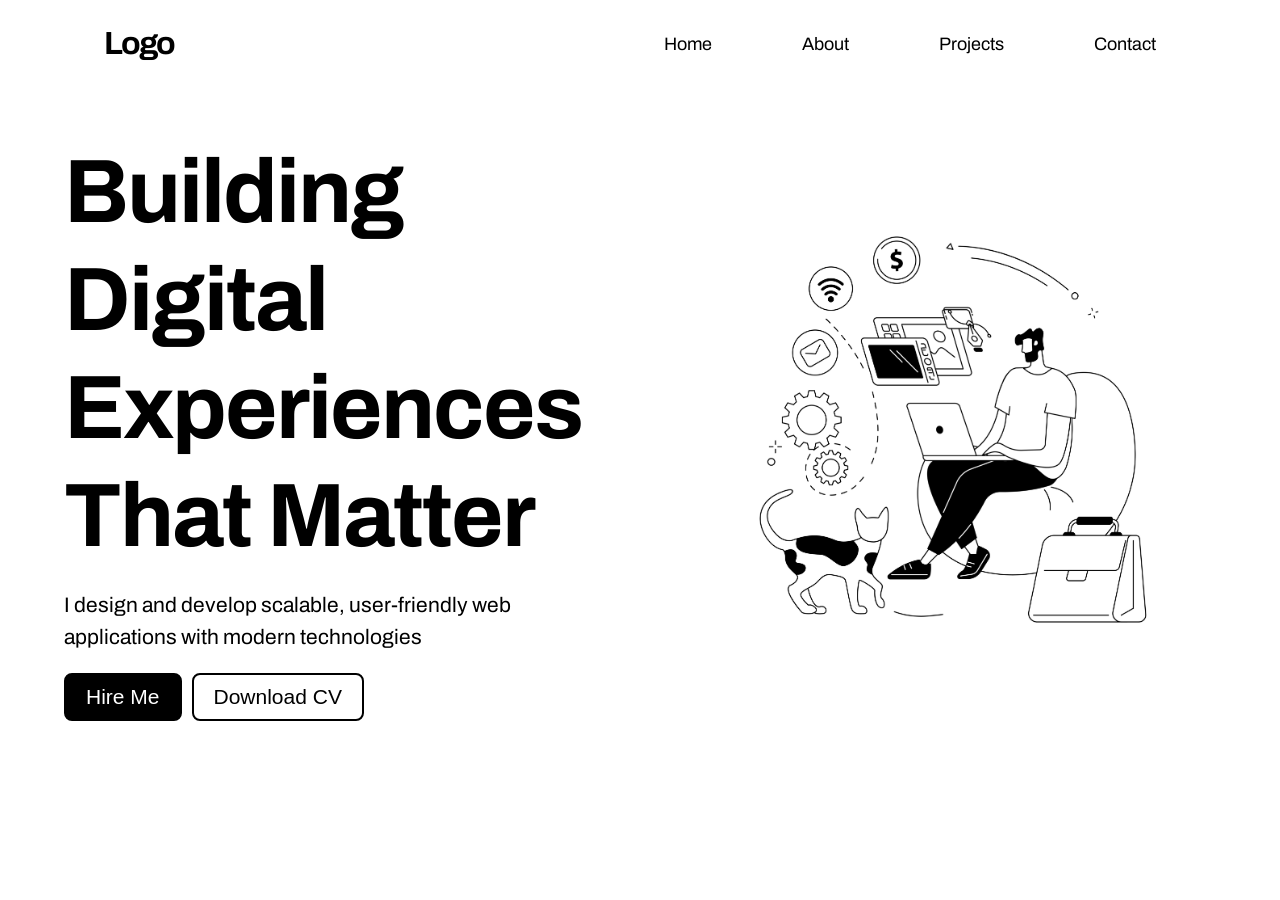
==== hero-section/index.html @ fd6d3d54 "Add hero section project" ====
<!DOCTYPE html>
<html lang="en">

<head>
    <meta charset="UTF-8">
    <meta name="viewport" content="width=device-width, initial-scale=1.0">
    <!-- Style Link -->
    <link rel="stylesheet" href="style.css">

    <!-- Google Fonts -->
    <link rel="preconnect" href="https://fonts.googleapis.com">
    <link rel="preconnect" href="https://fonts.gstatic.com" crossorigin>
    <link
        href="https://fonts.googleapis.com/css2?family=Archivo:ital,wght@0,100..900;1,100..900&family=Libre+Baskerville:ital,wght@0,400..700;1,400..700&family=Open+Sans:ital,wght@0,300..800;1,300..800&family=Poppins:ital,wght@0,100;0,200;0,300;0,400;0,500;0,600;0,700;1,100;1,200;1,300;1,400;1,500;1,600;1,700&family=Roboto:ital,wght@0,100..900;1,100..900&family=Stack+Sans+Text:wght@200..700&family=Vend+Sans:ital,wght@0,300..700;1,300..700&display=swap"
        rel="stylesheet">
    <title>Hero Section</title>
</head>

<body>
    <div class="main-container">
        <header>
            <!-- Navigation Bar -->
            <nav class="navbar">
                <div class="Logo">Logo</div>
                <ul class="nav-links">
                    <li><a href="#">Home</a></li>
                    <li><a href="#">About</a></li>
                    <li><a href="#">Projects</a></li>
                    <li><a href="#">Contact</a></li>
                </ul>
            </nav>
            <!-- Heor Section -->
            <section class="hero-section">
                <div class="hero-content">
                    <h1>Building Digital Experiences <br> That Matter</h1>
                    <p>I design and develop scalable, user-friendly web applications with modern technologies</p>
                    <div class="hero-btn">
                        <button class="btn btn-first" type="button">Hire Me</button>
                        <button class="btn btn-second" type="button">Download CV</button>
                    </div>
                </div>
                <img class="hero-image" src="image/image1.jpg" alt="hero image">
            </section>
        </header>
    </div>

</body>

</html>
---- hero-section/style.css ----
/* --------------------- GLOBAL STYLING --------------------- */

* {
    margin: 0;
    padding: 0;
    box-sizing: border-box;
}

html {
    font-size: 62.5%;
}

body {
    font-family: 'Archivo', sans-serif;
    font-weight: 400;
    color: #000000;
    line-height: 1.5;
}

.main-container {
    max-width: 1400px;
    width: 90%;
    margin: 0 auto;
}

h1, h2, h3, h4, h5, h6 {
    font-weight: 700;
    line-height: 1.2;
    letter-spacing: -0.2rem;
}

h1 {
    font-size: 9rem;
}

p {
    font-size: 2.1rem;
}

a {
    font-size: 1.8rem;
    text-decoration: none;
}

ul {
    list-style: none;
}

/* --------------------- NAVIGATION BAR --------------------- */

.navbar {
    display: flex;
    justify-content: space-between;
    padding: 2rem 4rem;
}

.Logo {
    font-size: 3.2rem;
    font-weight: 700;
    letter-spacing: -2px;
}

.nav-links {
    display: flex;
    align-items: center;
    gap: 5rem;
}

.nav-links li a:link, .nav-links li a:visited {
    padding: 1rem 2rem;
    color: #000000;
}

.nav-links li a:hover, .nav-links li a:active {
    text-decoration: underline black  2px;
    text-underline-offset: 6px;
}

/* --------------------- HERO SECTION --------------------- */

.hero-section {
    display: grid;
    grid-template-columns: 1fr 1fr;
    justify-items: center;
    align-items: center;
    gap: 10rem;
    margin-top: 5rem;
}

.hero-content {
    display: flex;
    flex-direction: column;
    gap: 2rem;
}

.hero-image {
    max-width: 600px;
    width: 100%;
}

.hero-btn {
    display: flex;
    gap: 1rem;
}

/* --------------------- COMPONENTS --------------------- */

.btn {
    font-size: 2.1rem;
    padding: 1rem 2rem;
    border: 2px solid black;
    border-radius: 8px;
    background-color: #ffffff;
}

.btn-first {
    background-color: #000000;
    color: white;
}

.btn-first:hover, .btn-first:active {
    background-color: #222121;
    color: white;
}

.btn-second {
    background-color: #ffffff;
    color: #000000;
}

.btn-second:hover, .btn-seoncd:active {
    background-color: #ddd7d7;
    color: #070707;
}
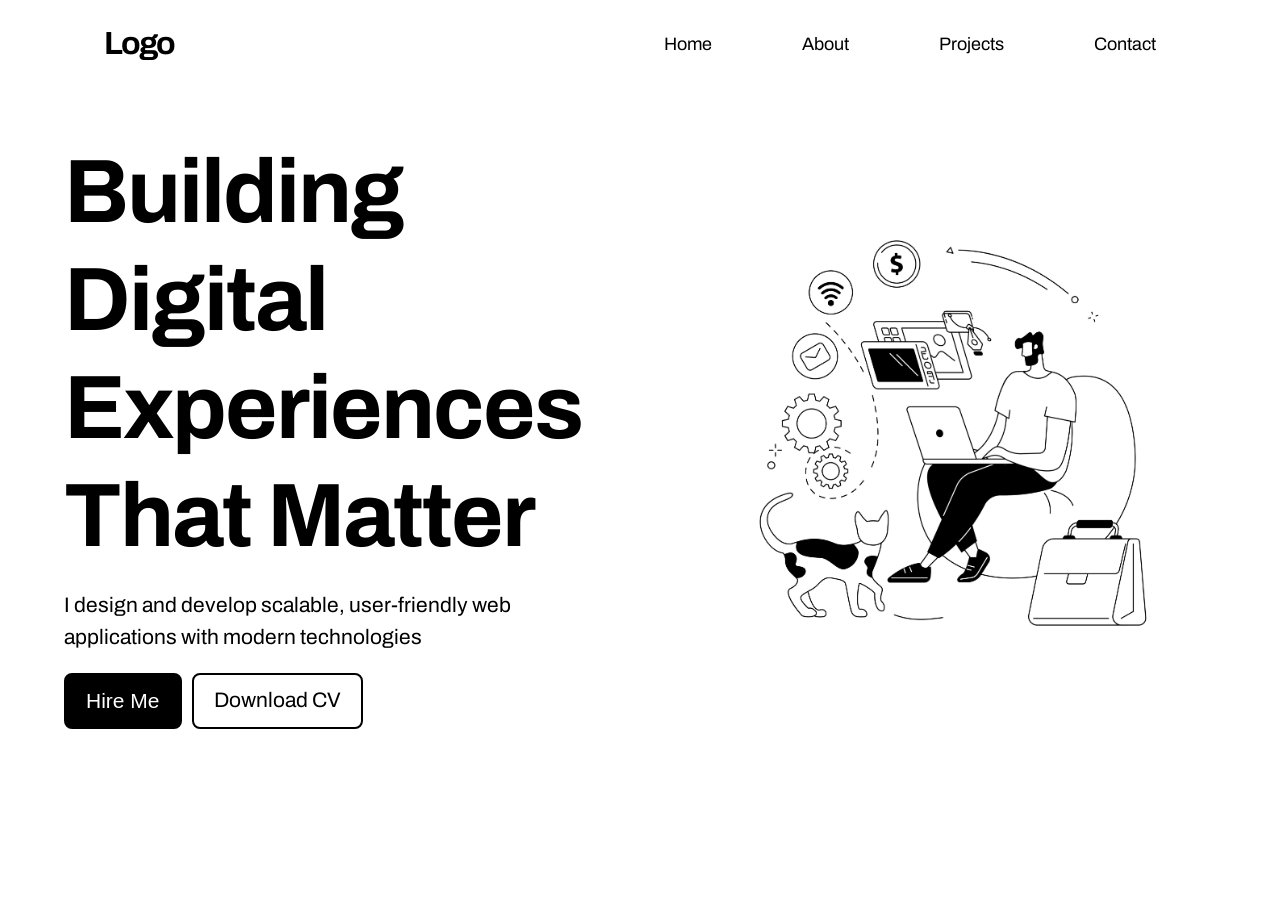
==== commit 0b7cd1f8: "Improve the hero section" ====
--- a/hero-section/index.html
+++ b/hero-section/index.html
@@ -20,8 +20,8 @@
     <div class="main-container">
         <header>
             <!-- Navigation Bar -->
-            <nav class="navbar">
-                <div class="Logo">Logo</div>
+            <nav id="nav" class="navbar">
+               <a href="#nav"><span class="Logo">Logo</span></a>
                 <ul class="nav-links">
                     <li><a href="#">Home</a></li>
                     <li><a href="#">About</a></li>
@@ -36,7 +36,7 @@
                     <p>I design and develop scalable, user-friendly web applications with modern technologies</p>
                     <div class="hero-btn">
                         <button class="btn btn-first" type="button">Hire Me</button>
-                        <button class="btn btn-second" type="button">Download CV</button>
+                        <a class="btn btn-second" href="#">Download CV</a>
                     </div>
                 </div>
                 <img class="hero-image" src="image/image1.jpg" alt="hero image">
--- a/hero-section/style.css
+++ b/hero-section/style.css
@@ -57,6 +57,7 @@
 .Logo {
     font-size: 3.2rem;
     font-weight: 700;
+    color: #000000;
     letter-spacing: -2px;
 }
 
@@ -74,6 +75,7 @@
 .nav-links li a:hover, .nav-links li a:active {
     text-decoration: underline black  2px;
     text-underline-offset: 6px;
+    transition: all 0.3s ease;
 }
 
 /* --------------------- HERO SECTION --------------------- */
@@ -123,12 +125,12 @@
     color: white;
 }
 
-.btn-second {
+.btn-second:link, .btn-second:visited {
     background-color: #ffffff;
     color: #000000;
 }
 
-.btn-second:hover, .btn-seoncd:active {
+.btn-second:hover, .btn-second:active {
     background-color: #ddd7d7;
     color: #070707;
 }
